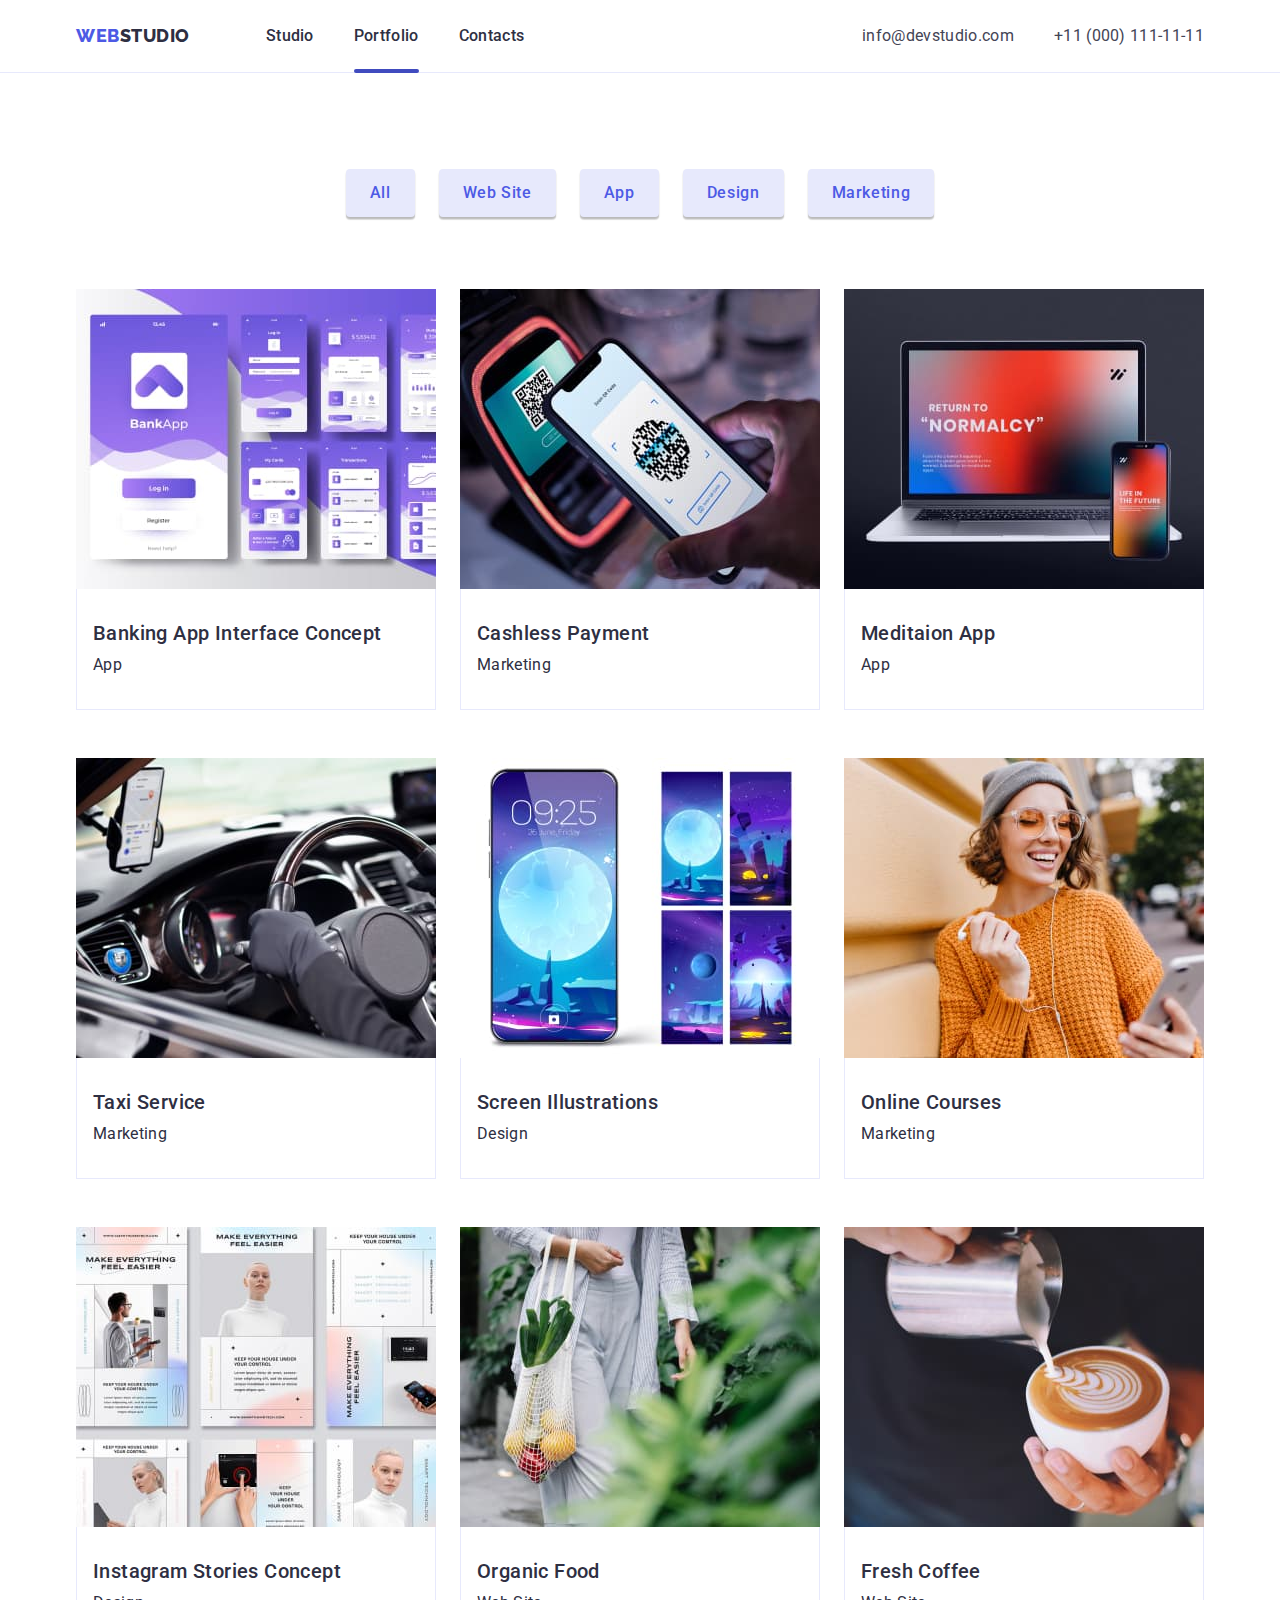
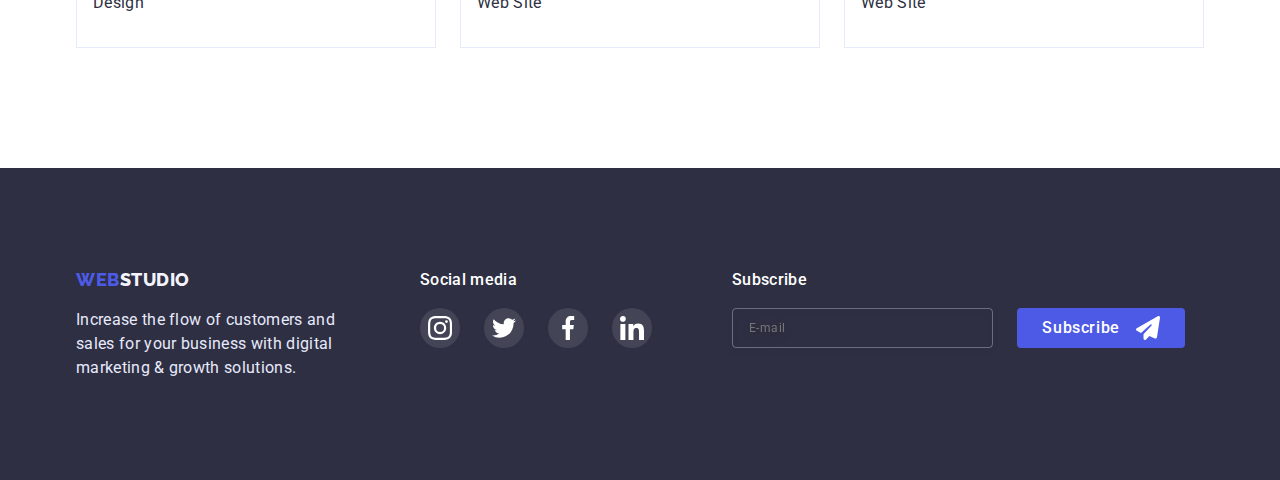
==== portfolio.html @ 51849bf7 "Initial commit" ====
<!DOCTYPE html>
<html lang="en">

<head>
    <meta charset="UTF-8" />
    <meta http-equiv="X-UA-Compatible" content="IE=edge" />
    <meta name="viewport" content="width=device-width, initial-scale=1.0" />
    <title>Portfolio</title>
    <link rel="preconnect" href="https://fonts.googleapis.com" />
    <link rel="preconnect" href="https://fonts.gstatic.com" crossorigin />
    <link
        href="https://fonts.googleapis.com/css2?family=Raleway:wght@800&family=Roboto:wght@400;500;700;900&display=swap"
        rel="stylesheet" />
    <link rel="stylesheet"
        href="https://cdnjs.cloudflare.com/ajax/libs/modern-normalize/1.1.0/modern-normalize.min.css" />
    <link rel="stylesheet" href="./css/styles.css" />
</head>

<body>
    <!-- Main Page -->
    <div>
        <!-- Header -->
        <header class="header">
            <div class="header-container container">
                <div>
                    <a class="logo" href="index.html"><span class="logo-web">web</span><span
                            class="logo-dark">studio</span></a>
                </div>
                <nav class="navigation">
                    <ul class="header-list">
                        <li class="list-item"><a class="menu-item" href="index.html">Studio</a></li>
                        <li class="list-item"><a class="menu-item current" href="">Portfolio</a></li>
                        <li class="list-item"><a class="menu-item" href="">Contacts</a></li>
                    </ul>
                </nav>
                <div class="header-contacts">
                    <a class="contact-item" href="mailto:info@devstudio.com">info@devstudio.com</a>
                    <a class="contact-item" href="tel:+110001111111">+11 (000) 111-11-11</a>
                </div>
            </div>
        </header>
        <main>
            <!--FILTERS Section -->
            <h2 class="visually-hidden">Customization of our projects</h2>
            <!-- Gallery Section -->
            <section class="gallery">
                <div class="container">
                    <ul class="button-list">
                        <li class="button-item">
                            <button class="button-filter" type="button">All</button>
                        </li>
                        <li class="button-item">
                            <button class="button-filter" type="button">Web Site</button>
                        </li>
                        <li class="button-item">
                            <button class="button-filter" type="button">App</button>
                        </li>
                        <li class="button-item">
                            <button class="button-filter" type="button">Design</button>
                        </li>
                        <li class="button-item">
                            <button class="button-filter" type="button">Marketing</button>
                        </li>
                    </ul>
                </div>

                <!-- EXAMPLES Section -->
                <div class="container">
                    <div class="gallery-block">
                        <ul class="examples-list">
                            <li class="example-item">
                                <a class="example-link" href="">
                                    <div class="product-overlay">
                                        <div class="anim-block">
                                            <img src="./images/1.jpg" alt="picture of banking app interface concept"
                                                width="360" height="300" />
                                        </div>
                                        <div class="anim-text">
                                            <p>
                                                14 Stylish and User-Friendly App Design Concepts · Task Manager App ·
                                                Calorie Tracker App ·
                                                Exotic Fruit Ecommerce App · Cloud Storage App
                                            </p>
                                        </div>
                                    </div>
                                    <div class="item-info example-1">
                                        <h3 class="titles">Banking App Interface Concept</h3>
                                        <p class="signature">App</p>
                                    </div>
                                </a>
                            </li>
                            <li class="example-item">
                                <a class="example-link" href="">
                                    <div class="product-overlay">
                                        <div class="anim-block">
                                            <img src="./images/2.jpg" alt="picture of Cashless Payment" width="360"
                                                height="300" />
                                        </div>
                                        <div class="anim-text">
                                            <p>
                                                14 Stylish and User-Friendly App Design Concepts · Task Manager App ·
                                                Calorie Tracker App ·
                                                Exotic Fruit Ecommerce App · Cloud Storage App
                                            </p>
                                        </div>
                                    </div>
                                    <div class="item-info example-2">
                                        <h3 class="titles">Cashless Payment</h3>
                                        <p class="signature">Marketing</p>
                                    </div>
                                </a>
                            </li>
                            <li class="example-item">
                                <a class="example-link" href="">
                                    <div class="product-overlay">
                                        <div class="anim-block">
                                            <img src="./images/3.jpg" alt="picture of meditaion app" width="360"
                                                height="300" />
                                        </div>
                                        <div class="anim-text">
                                            <p>
                                                14 Stylish and User-Friendly App Design Concepts · Task Manager App ·
                                                Calorie Tracker App ·
                                                Exotic Fruit Ecommerce App · Cloud Storage App
                                            </p>
                                        </div>
                                    </div>
                                    <div class="item-info example-3">
                                        <h3 class="titles">Meditaion App</h3>
                                        <p class="signature">App</p>
                                    </div>
                                </a>
                            </li>
                        </ul>
                        <ul class="examples-list">
                            <li class="example-item">
                                <a class="example-link" href="">
                                    <div class="product-overlay">
                                        <div class="anim-block">
                                            <img src="./images/4.jpg" alt="picture of taxi service" width="360"
                                                height="300" />
                                        </div>
                                        <div class="anim-text">
                                            <p>
                                                14 Stylish and User-Friendly App Design Concepts · Task Manager App ·
                                                Calorie Tracker App ·
                                                Exotic Fruit Ecommerce App · Cloud Storage App
                                            </p>
                                        </div>
                                    </div>
                                    <div class="item-info example-4">
                                        <h3 class="titles">Taxi Service</h3>
                                        <p class="signature">Marketing</p>
                                    </div>
                                </a>
                            </li>
                            <li class="example-item">
                                <a class="example-link" href="">
                                    <div class="product-overlay">
                                        <div class="anim-block">
                                            <img src="./images/5.jpg" alt="picture of screen illustrations" width="360"
                                                height="300" />
                                        </div>
                                        <div class="anim-text">
                                            <p>
                                                14 Stylish and User-Friendly App Design Concepts · Task Manager App ·
                                                Calorie Tracker App ·
                                                Exotic Fruit Ecommerce App · Cloud Storage App
                                            </p>
                                        </div>
                                    </div>
                                    <div class="item-info example-5">
                                        <h3 class="titles">Screen Illustrations</h3>
                                        <p class="signature">Design</p>
                                    </div>
                                </a>
                            </li>
                            <li class="example-item">
                                <a class="example-link" href="">
                                    <div class="product-overlay">
                                        <div class="anim-block">
                                            <img src="./images/6.jpg" alt="picture of online courses" width="360"
                                                height="300" />
                                        </div>
                                        <div class="anim-text">
                                            <p>
                                                14 Stylish and User-Friendly App Design Concepts · Task Manager App ·
                                                Calorie Tracker App ·
                                                Exotic Fruit Ecommerce App · Cloud Storage App
                                            </p>
                                        </div>
                                    </div>
                                    <div class="item-info example-6">
                                        <h3 class="titles">Online Courses</h3>
                                        <p class="signature">Marketing</p>
                                    </div>
                                </a>
                            </li>
                        </ul>
                        <ul class="examples-list">
                            <li class="example-item">
                                <a class="example-link" href="">
                                    <div class="product-overlay">
                                        <div class="anim-block">
                                            <img src="./images/7.jpg" alt="picture of instagram stories concept"
                                                width="360" height="300" />
                                        </div>
                                        <div class="anim-text">
                                            <p>
                                                14 Stylish and User-Friendly App Design Concepts · Task Manager App ·
                                                Calorie Tracker App ·
                                                Exotic Fruit Ecommerce App · Cloud Storage App
                                            </p>
                                        </div>
                                    </div>
                                    <div class="item-info example-7">
                                        <h3 class="titles">Instagram Stories Concept</h3>
                                        <p class="signature">Design</p>
                                    </div>
                                </a>
                            </li>
                            <li class="example-item">
                                <a class="example-link" href="">
                                    <div class="product-overlay">
                                        <div class="anim-block">
                                            <img src="./images/8.jpg" alt="picture of organic foodv" width="360"
                                                height="300" />
                                        </div>
                                        <div class="anim-text">
                                            <p>
                                                14 Stylish and User-Friendly App Design Concepts · Task Manager App ·
                                                Calorie Tracker App ·
                                                Exotic Fruit Ecommerce App · Cloud Storage App
                                            </p>
                                        </div>
                                    </div>
                                    <div class="item-info example-8">
                                        <h3 class="titles">Organic Food</h3>
                                        <p class="signature">Web Site</p>
                                    </div>
                                </a>
                            </li>
                            <li class="example-item">
                                <a class="example-link" href="">
                                    <div class="product-overlay">
                                        <div class="anim-block">
                                            <img src="./images/9.jpg" alt="picture of fresh coffee" width="360"
                                                height="300" />
                                        </div>
                                        <div class="anim-text">
                                            <p>
                                                14 Stylish and User-Friendly App Design Concepts · Task Manager App ·
                                                Calorie Tracker App ·
                                                Exotic Fruit Ecommerce App · Cloud Storage App
                                            </p>
                                        </div>
                                    </div>
                                    <div class="item-info example-9">
                                        <h3 class="titles">Fresh Coffee</h3>
                                        <p class="signature">Web Site</p>
                                    </div>
                                </a>
                            </li>
                        </ul>
                    </div>
                </div>
            </section>
        </main>
        <!-- FOOTER -->
        <footer class="footer">
            <div class="container">
                <div class="footer-container">
                    <div class="social-footer">
                        <a class="logo" href="index.html"><span class="logo-web">web</span><span
                                class="logo-light">studio</span></a>
                        <p class="footer-text">
                            Increase the flow of customers and sales for your business with digital marketing & growth
                            solutions.
                        </p>
                    </div>
                    <div class="social-footer">
                        <p class="footer-link-text">Social media</p>
                        <ul class="footer-items">
                            <li>
                                <a class="footer-box" href="https://instagram.com" aria-label="instagram"
                                    target="_blank" rel="noopener noreferrer">
                                    <svg class="icon-instagram footer-icon" width="24" height="24">
                                        <use href="./images/icons.svg#icon-footer-instagram"></use>
                                    </svg>
                                </a>
                            </li>
                            <li>
                                <a class="footer-box" href="https://twitter.com" aria-label="twitter" target="_blank"
                                    rel="noopener noreferrer">
                                    <svg class="icon-twitter footer-icon" width="24" height="24">
                                        <use href="./images/icons.svg#icon-footer-twitter"></use>
                                    </svg>
                                </a>
                            </li>
                            <li>
                                <a class="footer-box" href="https://facebook.com" aria-label="facebook" target="_blank"
                                    rel="noopener noreferrer">
                                    <svg class="icon-facebook footer-icon" width="24" height="24">
                                        <use href="./images/icons.svg#icon-footer-facebook"></use>
                                    </svg>
                                </a>
                            </li>
                            <li>
                                <a class="footer-box" href="https://linkedin.com" aria-label="linkedin" target="_blank"
                                    rel="noopener noreferrer">
                                    <svg class="icon-linkedin footer-icon" width="24" height="24">
                                        <use href="./images/icons.svg#icon-footer-linkedin"></use>
                                    </svg>
                                </a>
                            </li>
                        </ul>
                    </div>
                    <div class="footer-subscribe">
                        <p class="footer-subs-title">Subscribe</p>
                        <div class="footer-form">
                            <input class="input-email" type="text" placeholder="E-mail" />
                            <button class="button-subs" type="submit">
                                <span class="send-title">Subscribe</span>
                                <svg class="footer-sub-icon"></svg>
                            </button>
                        </div>
                    </div>
                </div>
            </div>
        </footer>
    </div>
</body>

</html>
---- css/styles.css ----
html {
    box-sizing: border-box;
}

*,
*::before,
*::after {
    box-sizing: inherit;
}

h1,
h2,
h3,
h4,
h6,
h6,
p {
    margin: 0;
}

ul {
    margin: 0;
    padding: 0;
    list-style: none;
}

img {
    display: block;
}

.visually-hidden {
    position: absolute;
    margin: -1px;
    border: 0;
    padding: 0;
    white-space: nowrap;
    height: 1px;
    clip-path: inset(100%);
    clip: rect(0 0 0 0);
    width: 1px;
    overflow: hidden;
}

:root {
    --primary-font: 'Roboto', sans-serif;
    --secondary-font: 'Raleway', sans-serif;
    --accent-color: #404BBF;
    --main-font-color: #2E2F42;
    --button-color: #4D5AE5;
    --footer-font-color: #E7E9FC;
    --main-background-color: #FFFFFF;
    --contact-item-color: #434455;
    --logo-light-color: #F4F4FD;
    --corner-color: #E7E9FC;
    --icon-rect: #8E8F99;
    --icon-social-hover: #404BBF;
    --icon-active-hover: #31D0AA;
    --color-backdrop: #FCFCFC;
    --modal-background-color: #2e2f4266;
    --anim-fast: 400ms ease;
    --anim-slow: 800ms ease-out;
    --text-dark: #2E2F42;
}

body {
    font-family: var(--primary-font), var(--secondary-font);
    color: var(--main-font-color);
    background-color: var(--main-background-color);
    letter-spacing: 0.02em;
}

.container {
    margin-left: auto;
    margin-right: auto;
    padding-left: 15px;
    padding-right: 15px;
    width: 1158px;
}

/**
  |============================
  | HEADER
  |============================
*/

.header {
    border-bottom: 1px solid var(--corner-color);
}

.current {
    color: var(--accent-color);
    position: relative;
}

.current::after {
    content: '';
    position: absolute;
    bottom: -4px;
    display: block;
    width: 100%;
    height: 4px;
    background-color: var(--accent-color);
    border-radius: 2px;
}

.header-container {
    display: flex;
    align-items: center;
}

.header-contacts {
    display: flex;
    text-align: center;
    gap: 40px;
    padding-right: 0;
    padding-top: 24px;
    padding-bottom: 24px;
}

.navigation {
    margin-right: auto;
}

.header-list {
    display: block;
    display: flex;
    gap: 40px;
    list-style: none;
    text-decoration: none;
}

.menu-item {
    padding-top: 24px;
    padding-bottom: 24px;
    text-decoration: none;
    font-weight: 500;
    font-size: 16px;
    line-height: 1.5em;
    letter-spacing: 0.02em;
    color: var(--main-font-color);
}

.menu-item,
.contact-item {
    transition-property: color;
    transition-duration: 250ms;
    transition-timing-function: cubic-bezier(0.4, 0, 0.2, 1);
}

.menu-item:hover,
.menu-item:focus,
.contact-item:hover,
.contact-item:focus {
    color: var(--accent-color);
}

.contact-item {
    text-decoration: none;
    color: var(--contact-item-color);
    text-decoration: none;
    font-size: 16px;
    line-height: 1.5em;
    letter-spacing: 0.02em;
    margin: 0;
    padding: 0;
}

/**
  |============================
  | LOGO
  |============================
*/

.logo {
    font-family: 'Raleway', sans-serif;
    font-weight: 800;
    font-size: 18px;
    line-height: 1.33em;
    letter-spacing: 0.03em;
    text-transform: uppercase;
    color: #4D5AE5;
    margin-right: 76px;
    list-style: none;
    text-decoration: none;
}

.logo-dark {
    color: var(--main-font-color);
}

.logo-light {
    color: var(--logo-light-color);
}

/**
  |============================
  | FOOTER
  |============================
*/

.footer {
    background: var(--main-font-color);
    padding-top: 100px;
    padding-bottom: 100px;

}

.footer-text {
    font-size: 16px;
    line-height: 1.5em;
    letter-spacing: 0.02em;
    color: var(--footer-font-color);
    width: 264px;
    margin-top: 16px;
}


.footer-container {
    display: flex;
    gap: 120px;
}

.footer-container:last-child {
    gap: 80px;
}

.footer-link-text {
    font-weight: 500;
    font-size: 16px;
    line-height: 1.5;
    letter-spacing: 0.02em;
    margin-bottom: 16px;
    color: var(--main-background-color);
}

.footer-items {
    display: flex;
    margin-left: auto;
    margin-right: auto;
    gap: 24px;
    height: 40px;
}

.footer-box {
    display: flex;
    align-items: center;
    justify-content: center;
    width: 40px;
    height: 40px;
    border-radius: 50%;
    background-color: rgba(255, 255, 255, 0.1);

    transition-property: background-color;
    transition-duration: 250ms;
    transition-timing-function: cubic-bezier(0.4, 0, 0.2, 1);
}

.footer-icon {
    fill: var(--main-background-color);
}

.footer-box:hover,
.footer-box:focus {
    background-color: var(--icon-active-hover);
}

.footer-subscribe {
    width: 453px;
    height: 80px;
}

.footer-subs-title {
    font-weight: 500;
    font-size: 16px;
    line-height: 1.5;
    letter-spacing: 0.02em;
    color: var(--main-background-color);
    margin-bottom: 16px;
}

.footer-form {
    display: flex;
    width: 453px;
    height: 40px;
}

.input-email {
    width: 100%;
    height: 100%;
    padding: 8px 16px;
    margin-right: 24px;
    font-size: 12px;
    line-height: 2;
    letter-spacing: 0.04em;
    color: rgba(255, 255, 255, 0.6);
    background-color: transparent;
    border: 1px solid rgba(255, 255, 255, 0.3);
    filter: drop-shadow(0px 4px 4px rgba(0, 0, 0, 0.15));
    border-radius: 4px;
    outline: none;
}

.input-email:focus {
    box-shadow: 0px 4px 4px 0px rgba(0, 0, 0, 0.15);
}

.button-subs {
    display: flex;
    align-items: center;
    justify-content: center;
    margin-left: auto;
    margin-right: auto;
    padding: 0px 24px;
    color: var(--main-background-color);
    background-color: var(--button-color);
    border: 1px solid transparent;
    border-radius: 4px;
    outline: none;
    transition: 250ms cubic-bezier(0.4, 0, 0.2, 1);
}

.button-subs:hover,
.button-subs:focus {
    color: var(--main-background-color);
    background-color: var(--accent-color);
    box-shadow: 0px 4px 4px var(--contact-item-color);
    cursor: pointer;
}

.send-title {
    font-weight: 500;
    font-size: 16px;
    line-height: 2;
    align-items: center;
    text-align: center;
    letter-spacing: 0.04em;
    color: var(--main-background-color);
}

.footer-sub-icon {
    margin-left: 16px;
    width: 24px;
    height: 24px;
    background-image: url("data:image/svg+xml,%3Csvg xmlns='http://www.w3.org/2000/svg' viewBox='0 0 512 512'%3E%3C!--! Font Awesome Pro 6.3.0 by @fontawesome - https://fontawesome.com License - https://fontawesome.com/license (Commercial License) Copyright 2023 Fonticons, Inc. --%3E%3Cpath d='M498.1 5.6c10.1 7 15.4 19.1 13.5 31.2l-64 416c-1.5 9.7-7.4 18.2-16 23s-18.9 5.4-28 1.6L284 427.7l-68.5 74.1c-8.9 9.7-22.9 12.9-35.2 8.1S160 493.2 160 480V396.4c0-4 1.5-7.8 4.2-10.7L331.8 202.8c5.8-6.3 5.6-16-.4-22s-15.7-6.4-22-.7L106 360.8 17.7 316.6C7.1 311.3 .3 300.7 0 288.9s5.9-22.8 16.1-28.7l448-256c10.7-6.1 23.9-5.5 34 1.4z' fill='%23fff'/%3E%3C/svg%3E");
}

/**
  |============================
  | HERO Section
  |============================
*/

.hero {
    text-align: center;
    margin-left: auto;
    margin-right: auto;
    padding: 188px 0;
    color: var(--main-background-color);
    min-height: 600px;
    max-width: 1440px;
    margin-left: auto;
    margin-right: auto;
    background: var(--main-font-color);
    background-image: linear-gradient(to right,
            rgba(46, 47, 66, 70%),
            rgba(46, 47, 66, 70%)), url('../images/people-office.jpg');
    background-repeat: no-repeat;
    background-position: center;
    background-size: cover;
}

.hero-title {
    font-weight: 700;
    font-size: 56px;
    line-height: 1.07em;
    /* padding-top: 188px; */
    margin-bottom: 48px;
    width: 494px;
    margin-left: auto;
    margin-right: auto;
}

/**
  |============================
  | JOB Screens Section
  |============================
*/

.job-images {
    padding-bottom: 120px;
}

.work {
    padding-left: 15px;
    padding-right: 15px;
    margin-top: 0;
    margin-bottom: 72px;
    text-align: center;
    font-weight: 700;
    font-size: 36px;
    line-height: 1.11;
    letter-spacing: 0.02em;
    text-transform: capitalize;
    color: var(--main-font-color);
}

.job-list {
    display: flex;
    flex-wrap: wrap;
    gap: 24px;
}

/**
  |============================
  | ADVANTAGES Section
  |============================
*/



.advantages {
    padding-top: 120px;
    padding-bottom: 120px;
}

.advantages-container {
    display: flex;
    align-items: center;
}

.advantages-list {
    display: block;
    display: flex;
    gap: 24px;
    list-style: none;
}

.icon-section {
    display: flex;
    width: 264px;
    height: 112px;
    background-color: var(--logo-light-color);
    border-radius: 4px;
    justify-content: center;
    align-items: center;
}

.list-titles {
    font-weight: 500;
    font-size: 20px;
    line-height: 1.2;
    margin-top: 8px;
    margin-bottom: 8px;
}

.title-description {
    font-size: 16px;
    line-height: 1.5;
    margin: 0;
}

/**
  |============================
  | PROFESSIONALS Section
  |============================
*/

.professinals-page {
    background-color: var(--logo-light-color);
    padding-top: 120px;
    padding-bottom: 120px;
}

.professinals {
    text-align: center;
    font-weight: 700;
    font-size: 36px;
    line-height: 1.11;
    letter-spacing: 0.02em;
    text-transform: capitalize;
    color: var(--main-font-color);
    margin-bottom: 72px;
}

.professional-list {
    display: block;
    display: flex;
    align-items: center;
    gap: 24px;
    list-style: none;
}

.team-titles {
    font-weight: 500;
    font-size: 20px;
    line-height: 1.2;
    text-align: center;
    letter-spacing: 0.02em;
    color: var(--main-font-color);
    margin-bottom: 8px;
}

.professinal-item {
    font-size: 16px;
    line-height: 1.5;
    text-align: center;
    letter-spacing: 0.02em;
    color: var(--contact-item-color);
    margin-bottom: 8px;
}

.prof-item {
    background-color: var(--main-background-color);
    box-shadow: 0px 1px 6px rgba(46, 47, 66, 0.08), 0px 1px 1px rgba(46, 47, 66, 0.16), 0px 2px 1px rgba(46, 47, 66, 0.08);
    border-radius: 0px 0px 4px 4px;
}

.info {
    padding-top: 32px;
    padding-bottom: 32px;
}

.social {
    display: flex;
    margin-left: auto;
    margin-right: auto;
    gap: 24px;
    width: 232px;
    height: 40px;
}

.social-item-block {
    width: 40px;
    height: 40px;
}

.social-item {
    display: flex;
    justify-content: center;
    align-items: center;
    width: 100%;
    height: 100%;
    border-radius: 50%;
    background-color: var(--button-color);

    transition-property: background-color;
    transition-duration: 250ms;
    transition-timing-function: cubic-bezier(0.4, 0, 0.2, 1);
}

.instagram,
.twitter,
.facebook,
.linkedin {
    fill: var(--main-background-color);
}

.social-item:hover,
.social-item:focus {
    background-color: var(--icon-social-hover);

}

/**
  |============================
  | BUTTONS Section
  |============================
*/

.button-order {
    display: inline-block;
    color: var(--main-background-color);
    background-color: var(--button-color);
    border: 1px solid var(--button-color);
    font-weight: 500;
    font-size: 16px;
    line-height: 1.5em;
    letter-spacing: 0.04em;
    border-radius: 4px;
    padding: 16px 32px;
    outline: none;
    transition: 250ms cubic-bezier(0.4, 0, 0.2, 1);
}

.button-filter {
    color: var(--button-color);
    background-color: var(--footer-font-color);
    font-weight: 500;
    font-size: 16px;
    line-height: 1.5;
    letter-spacing: 0.04em;
    border: none;
    box-shadow:
        0px 3px 1px rgba(0, 0, 0, 0.1),
        0px 2px 1px rgba(0, 0, 0, 0.08),
        0px 2px 2px rgba(0, 0, 0, 0.12);
    border-radius: 4px;
    transition-property: background-color, color, box-shadow;
    transition-duration: 250ms;
    transition-timing-function: cubic-bezier(0.4, 0, 0.2, 1);
}

.button-order:hover,
.button-order:focus,
.button-filter:hover,
.button-filter:focus {
    color: var(--main-background-color);
    background-color: var(--accent-color);
    outline: none;
    box-shadow: 0px 5px 5px var(--contact-item-color);
    cursor: pointer;
}

/**
  |============================
  | FILTERS Style
  |============================
*/

.button-list {
    display: flex;
    justify-content: center;
    gap: 24px;
    margin-bottom: 72px;
    padding-top: 96px;
}

.button-filter {
    height: 48px;
    padding-left: 24px;
    padding-right: 24px;
}

/**
  |============================
  | EXAMPLES Style
  |============================
*/

.gallery-block {
    margin-bottom: 120px;
}

.examples-list {
    display: flex;
    justify-content: space-between;
    margin-bottom: 48px;
}

.examples-list:nth-child(3) {
    margin-bottom: 0;
}

.example-item {
    gap: 24px;
}

.example-link {
    text-decoration: none;
    display: block;
    position: relative;
    overflow: hidden;
}

.example-link:hover,
.example-link:focus {
    box-shadow:
        0px 1px 6px rgba(46, 47, 66, 0.08),
        0px 1px 1px rgba(46, 47, 66, 0.16),
        0px 2px 1px rgba(46, 47, 66, 0.08);
}

.product-overlay {
    overflow: hidden;
    position: relative;
    transition: opasity 250ms cubic-bezier(0.4, 0, 0.2, 1);
}

.anim-text {
    padding-left: 32px;
    padding-right: 32px;
    padding-top: 40px;
    font-size: 16px;
    line-height: 24px;
    letter-spacing: 0.02em;
    text-align: justify;
}

.anim-block::before,
.anim-text {
    display: inline-block;
    position: absolute;
    content: '';
    width: 100%;
    height: 100%;
    bottom: 0;
    opacity: 0;
    transition: transform, opacity;
    transition-duration: 250ms;
    transform: translateY(100%);
    transition-timing-function: cubic-bezier(0.4, 0, 0.2, 1);
    color: var(--logo-light-color);
}

.example-link:hover .anim-block::before,
.example-link:focus .anim-block::before,
.example-link:hover .anim-text,
.example-link:focus .anim-text {
    background-color: var(--button-color);
    background-blend-mode: soft-light;
    mix-blend-mode: normal;
    opacity: 1;
    transform: translateY(0);
}

.titles {
    font-weight: 500;
    font-size: 20px;
    margin-bottom: 8px;
    line-height: 1.2;
    letter-spacing: 0.02em;
    color: var(--main-font-color);
}

.signature {
    font-size: 16px;
    line-height: 1.5;
    letter-spacing: 0.02em;
    color: var(--main-font-color);
}

.item-info {
    text-align: left;
    padding-top: 32px;
    padding-bottom: 32px;
    padding-left: 16px;
    border-right: 1px solid var(--corner-color);
    border-left: 1px solid var(--corner-color);
    border-bottom: 1px solid var(--corner-color);
}

/**
  |============================
  | CUSTOMERS Style
  |============================
*/

.customers {
    padding-top: 120px;
    padding-bottom: 120px;
}

.label {
    font-weight: 700;
    font-size: 36px;
    line-height: 1.11;
    text-align: center;
    letter-spacing: 0.02em;
    text-transform: capitalize;
    margin-bottom: 72px;
    color: var(--main-font-color);
}

.customers-overlay {
    display: flex;
    height: 88px;
    gap: 24px;
    justify-content: center;
}

.customer-item {
    width: 168px;
    height: 88px;
    border: 1px solid var(--icon-rect);
    border-radius: 4px;
    display: flex;
    align-items: center;
    justify-content: center;

    transition-property: border;
    transition-duration: 250ms;
    transition-timing-function: cubic-bezier(0.4, 0, 0.2, 1);
}

.customer-item .icon {
    transition-property: fill;
    transition-duration: 250ms;
    transition-timing-function: cubic-bezier(0.4, 0, 0.2, 1);
}

.icon {
    fill: var(--icon-rect);
}

.customer-item:hover,
.customer-item:focus {
    border: 1px solid var(--accent-color);

}

.customer-item:hover .icon {
    fill: var(--accent-color)
}

.item1 {
    background-image: url('../images/customer1.svg');
}

.item2 {
    background-image: url('../images/customer2.svg');
}

.item3 {
    background-image: url('../images/customer3.svg');
}

.item4 {
    background-image: url('../images/customer4.svg');
}

.item5 {
    background-image: url('../images/customer5.svg');
}

.item6 {
    background-image: url('../images/customer6.svg');
}

/**
  |============================
  | MODAL WINDOW
  |============================
*/

.backdrop {
    position: fixed;
    top: 0px;
    left: 0px;
    width: 100%;
    height: 100%;
    background: var(--modal-background-color);
    transition: opacity 250ms cubic-bezier(0.4, 0, 0.2, 1);
}

.backdrop.is-hidden {
    opacity: 0;
    visibility: hidden;
    pointer-events: none;
}

.backdrop.is-hidden .modal {
    transform: translateX(-50%) translateY(-50%) scale(0.9);
}

.modal {
    position: absolute;
    top: 50%;
    left: 50%;
    width: 408px;
    height: 584px;
    border-radius: 4px;
    background-color: var(--color-backdrop);
    box-shadow:
        0px 1px 1px rgba(0, 0, 0, 0.14),
        0px 1px 3px rgba(0, 0, 0, 0.12),
        0px 2px 1px rgba(0, 0, 0, 0.2);
    transform: translateX(-50%) translateY(-50%) scale(1);
    transition: transform 250ms cubic-bezier(0.4, 0, 0.2, 1);
    padding: 72px 24px 24px 24px;
}

.modal-btn {
    display: flex;
    align-items: center;
    justify-content: center;
    padding: 0;

    position: absolute;
    top: 24px;
    right: 24px;
    width: 24px;
    height: 24px;

    background-color: var(--footer-font-color);
    border: 1px solid rgba(0, 0, 0, 0.1);
    border-radius: 50%;
}

.modal-title {
    display: block;
    margin-bottom: 16px;
    font-weight: 500;
    font-size: 16px;
    line-height: 1.5;
    text-align: center;
    letter-spacing: 0.02em;
    color: var(--main-font-color);
}

/* MODAL FORM STYLE */

.order-form-label {
    display: block;
    margin-bottom: 4px;
    font-size: 12px;
    line-height: 1.33;
    letter-spacing: 0.04em;
    color: var(--icon-rect);
}

.order-form-group {
    margin-bottom: 8px;
    position: relative;
}

.order-form-field {
    display: block;
    width: 100%;
    height: 40px;
    border: 1px solid rgba(33, 33, 33, 0.2);
    border-radius: 4px;
    outline: transparent;
    transition: 250ms cubic-bezier(0.4, 0, 0.2, 1);
    padding: 11px 32px;
}

.order-form-field:focus,
.order-form-comment:focus {
    border-color: var(--button-color);
    box-shadow: 0px 4px 4px 0px rgba(0, 0, 0, 0.25);
}

.order-form-field:focus+.order-form-icon {
    fill: var(--button-color);
}

.order-form-icon {
    position: absolute;
    top: 50%;
    transform: translateY(-50%);
    left: 10px;
    pointer-events: none;
    transition: 250ms cubic-bezier(0.4, 0, 0.2, 1);
}

.order-form-comment {
    display: block;
    width: 100%;
    height: 120px;
    padding: 8px;
    font-size: 14px;
    outline: transparent;
    border: 1px solid rgba(33, 33, 33, 0.2);
    border-radius: 4px;
    outline: transparent;
    transition: 250ms cubic-bezier(0.4, 0, 0.2, 1);
    resize: none;
    margin-bottom: 16px;
}

.order-form-agreement {
    display: flex;
    align-items: center;
    justify-content: center;
    gap: 8px;
    margin-bottom: 16px;
}

.order-form-checkbox {
    appearance: none;
    width: 16px;
    height: 16px;
    border: 1.25px solid var(--text-dark);
    border-radius: 2px;
    background-image: url("data:image/svg+xml,%3Csvg xmlns='http://www.w3.org/2000/svg' viewBox='0 0 512 512'%3E%3C!--! Font Awesome Pro 6.3.0 by @fontawesome - https://fontawesome.com License - https://fontawesome.com/license (Commercial License) Copyright 2023 Fonticons, Inc. --%3E%3Cpath d='M470.6 105.4c12.5 12.5 12.5 32.8 0 45.3l-256 256c-12.5 12.5-32.8 12.5-45.3 0l-128-128c-12.5-12.5-12.5-32.8 0-45.3s32.8-12.5 45.3 0L192 338.7 425.4 105.4c12.5-12.5 32.8-12.5 45.3 0z' fill='%23fff'/%3E%3C/svg%3E");
    background-repeat: no-repeat;
    background-position: center;
    background-size: 16px;
    transition: 250ms;
}

.order-form-checkbox:checked {
    background-color: var(--button-color);
    border-color: var(--button-color);
}

.order-form-description {
    font-size: 12px;
    line-height: 1.33;
    letter-spacing: 0.04em;
    user-select: none;
}

.order-form-link {
    color: var(--button-color);
    text-decoration-line: underline;
}

.order-form-button {
    display: block;
    margin-left: auto;
    margin-right: auto;
    transition: 250ms cubic-bezier(0.4, 0, 0.2, 1);

}

.module-button-title {
    font-weight: 500;
    font-size: 16px;
    line-height: 1.5;
    align-items: center;
    text-align: center;
    letter-spacing: 0.04em;
    color: var(--main-background-color);
    padding: 0px 32px;
}
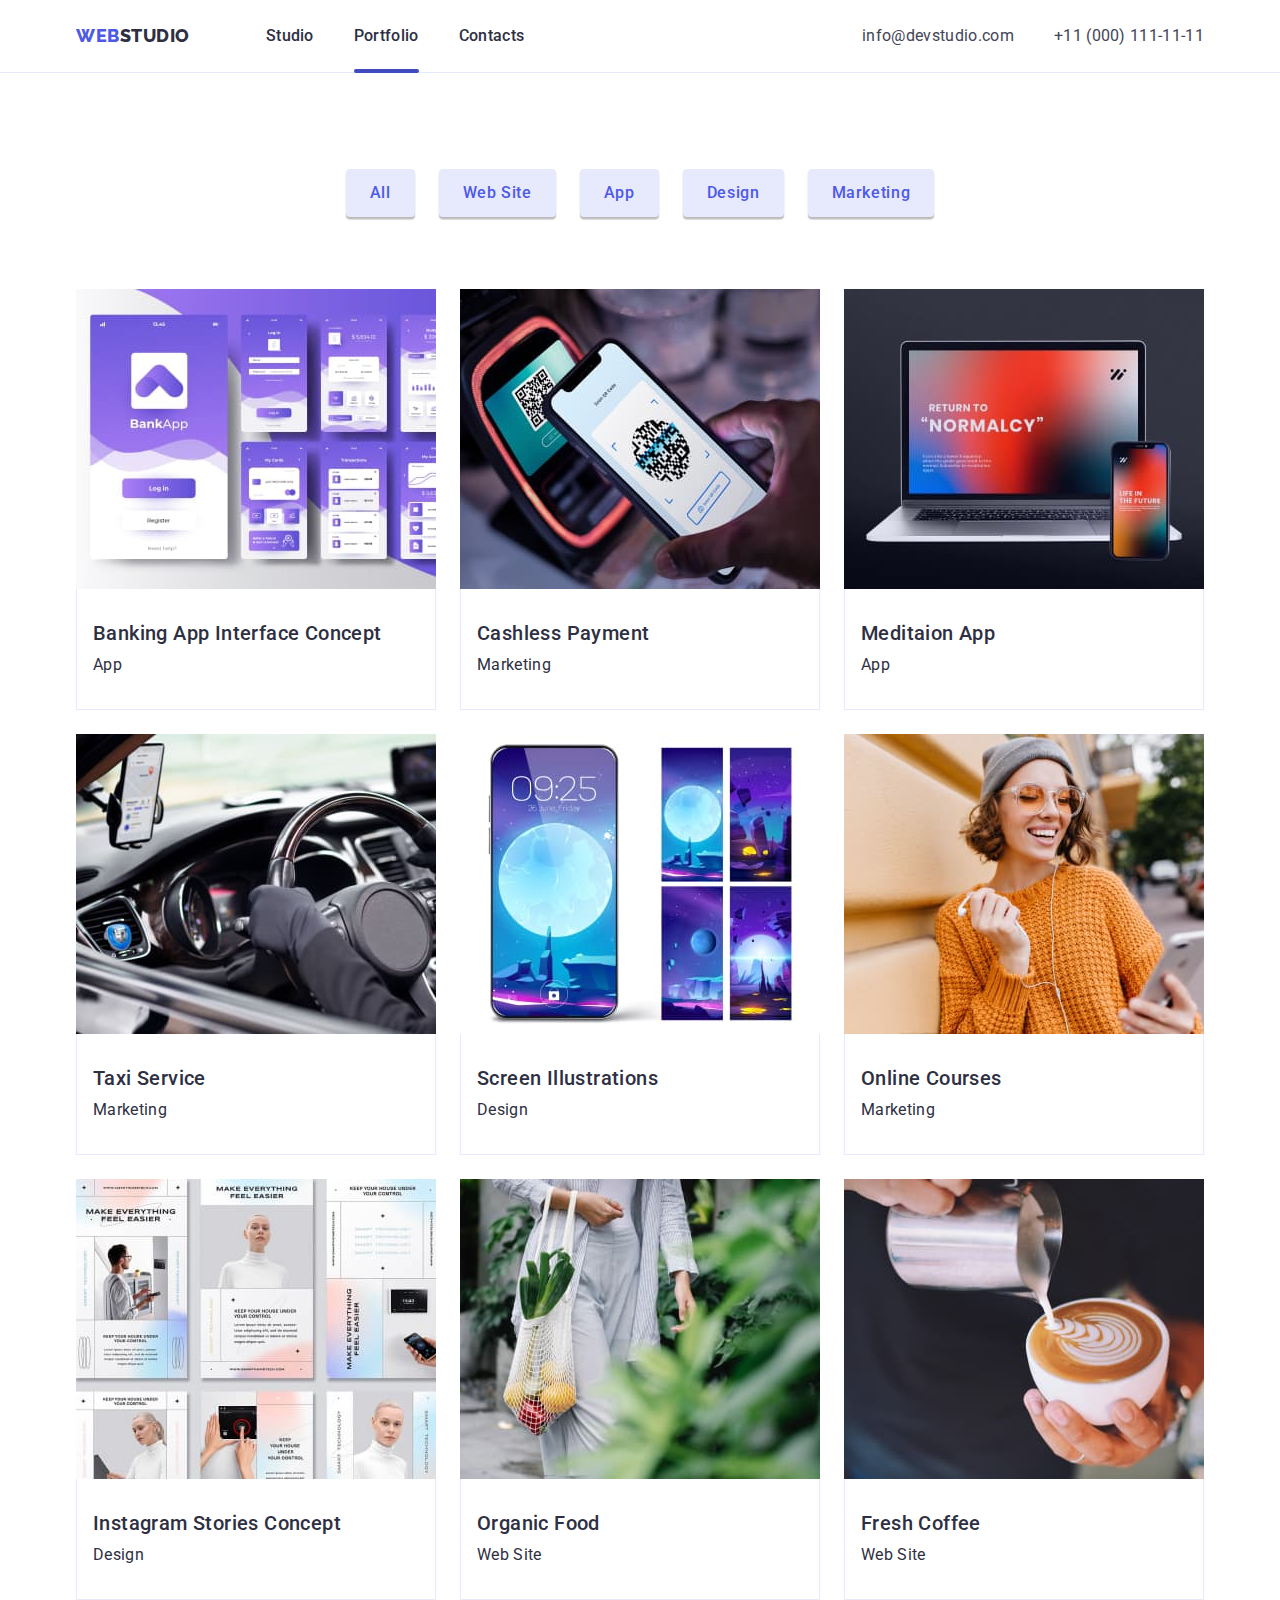
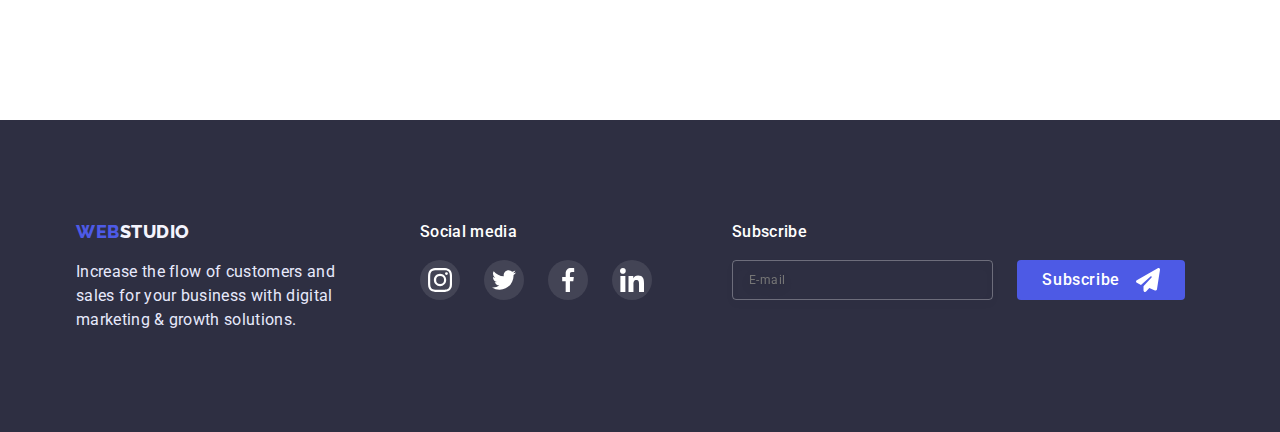
==== commit 4678b89a: "Final" ====
--- a/portfolio.html
+++ b/portfolio.html
@@ -13,7 +13,9 @@
         rel="stylesheet" />
     <link rel="stylesheet"
         href="https://cdnjs.cloudflare.com/ajax/libs/modern-normalize/1.1.0/modern-normalize.min.css" />
-    <link rel="stylesheet" href="./css/styles.css" />
+    <link rel="stylesheet" href="./css/mobile.css" />
+    <link rel="stylesheet" href="./css/tablet.css" />
+    <link rel="stylesheet" href="./css/desktop.css" />
 </head>
 
 <body>
@@ -23,19 +25,83 @@
         <header class="header">
             <div class="header-container container">
                 <div>
-                    <a class="logo" href="index.html"><span class="logo-web">web</span><span
-                            class="logo-dark">studio</span></a>
-                </div>
+                    <a class="logo" href="index.html">
+                        <span class="logo-web">web</span><span class="logo-dark">studio</span>
+                    </a>
+                </div>
+                <button class="menu-toggle js-open-menu" aria-expanded="false" aria-controls="mobile-menu">
+                    <svg class="mobile-menu-open-icon" width="32" height="32">
+                        <use href="./images/icons.svg#icon-hamburger"></use>
+                    </svg>
+                </button>
                 <nav class="navigation">
                     <ul class="header-list">
-                        <li class="list-item"><a class="menu-item" href="index.html">Studio</a></li>
-                        <li class="list-item"><a class="menu-item current" href="">Portfolio</a></li>
-                        <li class="list-item"><a class="menu-item" href="">Contacts</a></li>
+                        <li class="list-item">
+                            <a class="menu-item" href="index.html">Studio</a>
+                        </li>
+                        <li class="list-item">
+                            <a class="menu-item current" href="">Portfolio</a>
+                        </li>
+                        <li class="list-item">
+                            <a class="menu-item" href="">Contacts</a>
+                        </li>
                     </ul>
                 </nav>
                 <div class="header-contacts">
                     <a class="contact-item" href="mailto:info@devstudio.com">info@devstudio.com</a>
                     <a class="contact-item" href="tel:+110001111111">+11 (000) 111-11-11</a>
+                </div>
+            </div>
+            <div class="menu-container js-menu-container" id="mobile-menu">
+                <button class="menu-toggle menu-btn-close js-close-menu">
+                    <svg class="modal-close-icon" width="8" height="8">
+                        <use href="./images/icons.svg#close"></use>
+                    </svg>
+                </button>
+                <ul class="mobile-menu-list">
+                    <li class="mobile-menu-item">Studio</li>
+                    <li class="mobile-menu-item">Portfolio</li>
+                    <li class="mobile-menu-item">Contacts</li>
+                </ul>
+                <div class="mobile-module-contacts">
+                    <a class="module-contact-phone" href="tel:+110001111111">+11 (000) 111-11-11</a>
+                    <a class="module-contact-email" href="mailto:info@devstudio.com">info@devstudio.com</a>
+                </div>
+                <div class="">
+                    <ul class="mobile-menu-social">
+                        <li class="mobile-social-block">
+                            <a class="social-item" href="https://instagram.com" aria-label="instagram" target="_blank"
+                                rel="noopener noreferrer">
+                                <svg class="instagram" width="24" height="24">
+                                    <use href="./images/icons.svg#icon-instagram"></use>
+                                </svg>
+                            </a>
+                        </li>
+                        <li class="social-item-block">
+                            <a class="social-item" href="https://twitter.com" aria-label="twitter" target="_blank"
+                                rel="noopener noreferrer">
+                                <svg class="twitter" width="24" height="24">
+                                    <use href="./images/icons.svg#icon-twitter"></use>
+                                </svg>
+                            </a>
+                        </li>
+                        <li class="social-item-block">
+                            <a class="social-item" href="https://facebook.com" aria-label="facebook" target="_blank"
+                                rel="noopener noreferrer">
+                                <svg class="facebook" width="24" height="24">
+                                    <use href="./images/icons.svg#icon-facebook"></use>
+                                </svg>
+                            </a>
+                        </li>
+                        <li class="social-item-block">
+                            <a class="social-item" href="https://linkedin.com" aria-label="linkedin" target="_blank"
+                                rel="noopener noreferrer">
+                                <svg class="linkedin" width="24" height="24">
+                                    <use href="./images/icons.svg#icon-linkedin"></use>
+                                </svg>
+                            </a>
+                        </li>
+                    </ul>
                 </div>
             </div>
         </header>
@@ -131,8 +197,6 @@
                                     </div>
                                 </a>
                             </li>
-                        </ul>
-                        <ul class="examples-list">
                             <li class="example-item">
                                 <a class="example-link" href="">
                                     <div class="product-overlay">
@@ -196,8 +260,6 @@
                                     </div>
                                 </a>
                             </li>
-                        </ul>
-                        <ul class="examples-list">
                             <li class="example-item">
                                 <a class="example-link" href="">
                                     <div class="product-overlay">
@@ -271,7 +333,7 @@
             <div class="container">
                 <div class="footer-container">
                     <div class="social-footer">
-                        <a class="logo" href="index.html"><span class="logo-web">web</span><span
+                        <a class="logo adaptive-logo" href="index.html"><span class="logo-web">web</span><span
                                 class="logo-light">studio</span></a>
                         <p class="footer-text">
                             Increase the flow of customers and sales for your business with digital marketing & growth
@@ -316,7 +378,7 @@
                         </ul>
                     </div>
                     <div class="footer-subscribe">
-                        <p class="footer-subs-title">Subscribe</p>
+                        <p class="footer-subs-title footer-title-adptive">Subscribe</p>
                         <div class="footer-form">
                             <input class="input-email" type="text" placeholder="E-mail" />
                             <button class="button-subs" type="submit">
--- a/css/mobile.css
+++ b/css/mobile.css
@@ -0,0 +1,387 @@
+img {
+   display: block;
+   max-width: 100%;
+   height: auto;
+}
+
+.container {
+   width: 100vw;
+   padding-left: 15px;
+   padding-right: 15px;
+}
+
+@media screen and (min-width: 480px) {
+   .container {
+      width: 428px;
+      margin-left: auto;
+      margin-right: auto;
+   }
+}
+
+@media screen and (max-width: 768px) { 
+   .navigation {
+      display: none;
+      }
+   .header-contacts {
+      display: none;
+   }
+   .mobile-menu-open-icon {
+      display: inline-block;
+      width: 1em;
+      height: 1em;
+      stroke-width: 0;
+      stroke: currentColor;
+      fill: currentColor;
+      width: 32px;
+      height: 32px;
+   }
+   .header-container {
+      display: flex;
+      align-items: center;
+      justify-content: space-between;
+      padding-top: 24px;
+      padding-bottom: 24px;
+   }
+}
+
+/**
+  |============================
+  | HEADER Mobile
+  |============================
+*/
+
+@media screen and (max-width: 768px) {
+   .navigation {
+         display: none;
+      }
+   .header {
+      border-bottom: 1px solid var(--corner-color);
+   }
+
+   .header-container {
+      display: flex;
+      align-items: center;
+   }
+}
+   /**
+  |============================
+  | HERO Mobile
+  |============================
+   */
+
+.hero {
+   text-align: center;
+   margin-left: auto;
+   margin-right: auto;
+   padding: 112px 0;
+   color: var(--main-background-color);
+   background: var(--main-font-color);
+   background-repeat: no-repeat;
+   background-position: center;
+   background-size: cover;
+   background-image: linear-gradient(to right,
+      rgba(46, 47, 66, 70%),
+      rgba(46, 47, 66, 70%)),
+      url('../images/hero/img_mob@1x.jpg');
+}
+@media (min-device-pixel-ratio: 2),
+   (min-resolution: 192dpi),
+   (min-resolution: 2dppx) {
+   .hero {
+      background-image: linear-gradient(to right,
+            rgba(46, 47, 66, 70%),
+            rgba(46, 47, 66, 70%)),
+         url('../images/hero/img_mob@2x.jpg');
+   }
+}
+
+.hero-title {
+   font-weight: 700;
+   font-size: 36px;
+   line-height: 1.1;
+   margin-bottom: 112px;
+   width: 100%;
+   margin-left: auto;
+   margin-right: auto;
+}
+
+
+/**
+  |============================
+  | Mobile menu MODAL
+  |============================
+*/
+
+.menu-toggle {
+   min-height: 40px;
+   min-width: 40px;
+   display: flex;
+   align-items: center;
+   justify-content: center;
+   margin: 0;
+   margin-left: auto;
+   padding: 0;
+   background-color: transparent;
+   cursor: pointer;
+   border: none;
+   border-radius: 50%;
+   outline: none;
+}
+
+.menu-btn-close {
+   position: absolute;
+   align-items: center;
+   justify-content: center;
+   width: 24px;
+   height: 24px;
+   background-color: var(--footer-font-color);
+   border: 1px solid rgba(0, 0, 0, 0.1);
+   border-radius: 50%;
+}
+
+.menu-toggle:hover,
+.menu-toggle:focus {
+   background-color: rgba(0, 0, 0, 0.1);
+}
+
+.menu-container {
+   position: fixed;
+   top: 0;
+   left: 0;
+   width: 100vw;
+   height: 100vh;
+   padding-bottom: 284px;
+   background-color: var(--main-background-color);
+   z-index: 1000;
+   opacity: 0;
+   visibility: hidden;
+   transition: opasity 250ms liner;
+}
+
+.menu-container.is-open {
+   opacity: 1;
+   visibility: visible;
+}
+
+.menu-container .menu-toggle {
+   position: absolute;
+   top: 16px;
+   right: 16px;
+   color: #fff;
+}
+
+.mobile-menu {
+   padding: 0;
+   margin: 0;
+   list-style: none;
+}
+
+.mobile-menu .link {
+   display: block;
+   padding: 10px;
+   color: #fff;
+   text-decoration: none;
+}
+
+.mobile-menu-social {
+   display: flex;
+   margin-left: auto;
+   margin-right: auto;
+   padding-left: 40px;
+   gap: 56px;
+   height: 40px;
+}
+
+.mobile-social-block {
+   width: 40px;
+   height: 40px;
+}
+
+.mobile-menu-list {
+   display: flex;
+   flex-direction: column;
+   padding-left: 40px;
+   padding-top: 80px;
+   padding-bottom: 284px;
+   gap: 40px;
+}
+
+.mobile-menu-item {
+   text-decoration: none;
+   font-weight: 700;
+   font-size: 36px;
+   line-height: 1.11;
+   letter-spacing: 0.02em;
+   text-transform: capitalize;
+   color: var(--text-dark);
+}
+
+.mobile-menu-item:hover,
+.mobile-menu-item:focus {
+   color: var(--accent-color);
+}
+
+.mobile-module-contacts {
+   display: flex;
+   flex-direction: column;
+   gap: 40px;
+   padding-left: 40px;
+   padding-bottom: 48px;
+
+}
+
+.module-contact-phone {
+   font-weight: 600;
+   font-size: 36px;
+   line-height: 1.11;
+   text-transform: capitalize;
+   text-decoration: none;
+   color: var(--contact-item-color);
+}
+
+.module-contact-email {
+   font-weight: 500;
+   font-size: 20px;
+   line-height: 1.2;
+   letter-spacing: 0.02em;
+   color: var(--contact-item-color);
+}
+
+.module-contact-phone:hover,
+.module-contact-phone:focus,
+.module-contact-email:hover,
+.module-contact-email:focus {
+   color: var(--accent-color);
+}
+
+/**
+  |============================
+  | ADVANTAGES Mobile
+  |============================
+*/
+
+@media screen and (max-width: 1199px) {
+   .icon-section {
+         display: none;
+   }
+   .list-titles{
+      text-align: center;
+      font-weight: 700;
+      font-size: 36px;
+      line-height: 1.11;
+      letter-spacing: 0.02em;
+      text-transform: capitalize;
+   }
+   .title-description {
+      font-weight: 500;
+      font-size: 16px;
+      line-height: 1.5;
+      letter-spacing: 0.02em;
+      text-transform: capitalize;
+   }
+}
+@media screen and (max-width: 767px) {
+   .advantages-list {
+      display: flex;
+      flex-direction: column;
+      gap: 72px;
+   }
+   .advantages {
+      padding: 96px 0;
+   }
+}
+
+/**
+  |============================
+  | PROFESSIONALS Mobile
+  |============================
+*/
+
+@media screen and (max-width: 767px) {
+   .professional-list {
+      display: flex;
+      flex-direction: column;
+      gap: 72px;
+   }
+}
+
+/**
+  |============================
+  | CUSTOMERS Mobile
+  |============================
+*/
+
+@media screen and (max-width: 1199px) {
+   .customers-overlay {
+      display: flex;
+      flex-wrap: wrap;
+      justify-content: center;
+   }
+   .customer-set:nth-child(1),
+   .customer-set:nth-child(3) {
+      padding-bottom: 48px;
+   }
+   .customers {
+      padding: 96px 0;
+   }
+}
+
+@media screen and (min-width: 396px) and (max-width: 767px) {
+   .customers-box {
+      margin-left: auto;
+      margin-right: auto;
+      width: 100%;
+      height: 520px;
+   }
+} 
+
+@media screen and (max-width: 397px) {
+   .customers-box {
+      margin-left: auto;
+      margin-right: auto;
+      width: 100%;
+      height: 760px;
+   }
+   .customer-set:nth-child(1),
+   .customer-set:nth-child(3) {
+      padding-bottom: 0;
+   }
+}
+
+/**
+  |============================
+  | FOOTER Mobile
+  |============================
+*/
+
+@media screen and (max-width: 767px) {
+   .footer-container {
+      display: flex;
+      flex-direction: column;
+      justify-content: center;
+      gap: 72px;
+   }
+   .adaptive-logo {
+      margin-left: 30%;
+   }
+   .social-footer {
+      margin-left: auto;
+      margin-right: auto;
+   }
+   .footer-form {
+      display: flex;
+      flex-direction: column;
+   }
+   .input-email {
+      margin-bottom: 18px;
+      width: 100:;
+   }
+   .footer-link-text {
+      display: flex;
+      justify-content: center;
+   }
+   .footer-title-adptive {
+      display: flex;
+      justify-content: center;
+   }
+}
--- a/css/tablet.css
+++ b/css/tablet.css
@@ -0,0 +1,271 @@
+
+@media screen and (min-width: 768px) {
+   .container {
+      width: 736px;
+      margin-left: auto;
+      margin-right: auto;
+   }
+}
+
+@media screen and (min-width: 768px) {
+   .mobile-menu-open {
+      display: none;
+   }
+   .menu-toggle {
+      display: none;
+   }
+}
+
+/**
+  |============================
+  | HEADER Tablet 
+  |============================
+*/
+
+@media screen and (min-width: 769px) and (max-width: 1199px) {
+   .header {
+      border-bottom: 1px solid var(--corner-color);
+   }
+
+   .current {
+      color: var(--accent-color);
+      position: relative;
+   }
+
+   .current::after {
+      content: '';
+      position: absolute;
+      bottom: -10px;
+      display: block;
+      width: 100%;
+      height: 4px;
+      background-color: var(--accent-color);
+      border-radius: 2px;
+   }
+
+   .header-container {
+      display: flex;
+      align-items: center;
+   }
+
+   .header-contacts {
+      display: flex;
+      flex-direction: column;
+      text-align: center;
+      gap: 4px;
+      padding-right: 0;
+      padding-top: 24px;
+      padding-bottom: 10px;
+   }
+
+   .navigation {
+      margin-right: auto;
+   }
+
+   .header-list {
+      display: block;
+      display: flex;
+      gap: 40px;
+      list-style: none;
+      text-decoration: none;
+   }
+
+   .menu-item {
+      padding-top: 24px;
+      padding-bottom: 24px;
+      text-decoration: none;
+      font-weight: 500;
+      font-size: 16px;
+      line-height: 1.5em;
+      letter-spacing: 0.02em;
+      color: var(--main-font-color);
+   }
+
+   .menu-item,
+   .contact-item {
+      transition-property: color;
+      transition-duration: 250ms;
+      transition-timing-function: cubic-bezier(0.4, 0, 0.2, 1);
+   }
+
+   .menu-item:hover,
+   .menu-item:focus,
+   .contact-item:hover,
+   .contact-item:focus {
+      color: var(--accent-color);
+   }
+
+   .contact-item {
+      text-decoration: none;
+      color: var(--contact-item-color);
+      text-decoration: none;
+      font-size: 16px;
+      line-height: 1.5em;
+      letter-spacing: 0.02em;
+      margin: 0;
+      padding: 0;
+   }
+}
+
+/**
+  |============================
+  | HERO Tablet
+  |============================
+*/
+
+@media screen and (min-width: 768px) {
+   .hero-title {
+      font-size: 56px;
+      line-height: 1.07;
+      margin-bottom: 40px;
+      width: 494px;
+   }
+}
+
+@media screen and (min-width: 480px) {
+   .hero {
+      background-image: linear-gradient(to right,
+            rgba(46, 47, 66, 70%),
+            rgba(46, 47, 66, 70%)),
+         url('../images/hero/img_tab@1x.jpg');
+   }
+}
+
+@media (min-device-pixel-ratio: 2),
+(min-resolution: 192dpi),
+(min-resolution: 2dppx) {
+   .hero {
+      background-image: linear-gradient(to right,
+            rgba(46, 47, 66, 70%),
+            rgba(46, 47, 66, 70%)),
+         url('../images/hero/img_tab@2x.jpg');
+   }
+}
+
+/**
+|============================
+| ADVANTAGES Tablet
+|============================
+*/
+
+@media screen and (min-width: 768px) and (max-width: 1199px) {
+   .advantages {
+      padding: 96px 0;
+   }
+   .advantages-list {
+      display: flex;
+      flex-wrap: wrap;
+      gap: 24px;
+   }
+   .advantage {
+      width: 340px;
+      height: 120px;
+   }
+   .list-titles{
+      text-align: left;
+   }
+}
+
+/**
+  |============================
+  | PROFESSIONALS Tablet
+  |============================
+*/
+
+@media screen and (min-width: 768px) and (max-width: 1199px) {
+   .professional-list {
+      display: flex;
+      flex-wrap: wrap;
+      align-items: center;
+      justify-content: center;
+      gap: 24px;
+   }
+   .prof-item:nth-child(1) {
+      margin-bottom: 64px;
+   }
+   .prof-item:nth-child(2) {
+      margin-bottom: 64px;
+   }
+}
+
+/**
+  |============================
+  | CUSTOMERS Mobile
+  |============================
+*/
+
+@media screen and (min-width: 768px) and (max-width: 1199px) {
+   .customers-box {
+      margin-left: auto;
+      margin-right: auto;
+      width: 552px;
+      height: 360px;
+   }
+}
+
+/**
+  |============================
+  | FOOTER Tablet
+  |============================
+*/
+
+
+@media screen and (min-width: 768px) and (max-width: 1199px) {
+   .footer-container {
+      display: flex;
+      flex-wrap: wrap;
+      gap: 24px;
+      padding-left: 75px;
+   }
+   .input-email {
+      margin-right: 0;
+      margin-bottom: 18px;
+   }
+}
+@media screen and (min-width: 768px) {
+   .input-email {
+      margin-right: 24px;
+   }
+   .footer-subscribe {
+      width: 453px;
+      background-size: cover;
+   }
+   .footer-form {
+      display: flex;
+      height: 40px;
+   }
+}
+
+/**
+  |============================
+  | Buttons Filter / Portfolio
+  |============================
+*/
+
+@media screen and (max-width: 767px) {
+   .button-list {
+      display: flex;
+      flex-wrap: wrap;
+   }
+}
+
+/**
+  |============================
+  | Gallery Tablel / Portfolio
+  |============================
+*/
+
+@media screen and (min-width: 768px) and (max-width: 1199px) {
+   .gallery-block {
+      width: 746px;
+   }
+}
+   
+@media screen and (max-width: 767px) {
+   .examples-list {
+      display: flex;
+      flex-wrap: wrap;
+      gap: 48px;
+      width: 360px;
+   }
+}
--- a/css/desktop.css
+++ b/css/desktop.css
@@ -0,0 +1,1007 @@
+
+html {
+   box-sizing: border-box;
+}
+
+*, 
+*::before, 
+*::after {
+   box-sizing: inherit;
+}
+
+h1,
+h2,
+h3,
+h4,
+h6,
+h6,
+p {
+   margin: 0;
+}
+
+ul {
+   margin: 0;
+   padding: 0;
+   list-style: none;
+}
+
+img {
+   display: block;
+}
+
+.visually-hidden {
+   position: absolute;
+   margin: -1px;
+   border: 0;
+   padding: 0;
+   white-space: nowrap;
+   height: 1px;
+   clip-path: inset(100%);
+   clip: rect(0 0 0 0);
+   width: 1px;
+   overflow: hidden;
+}
+
+:root {
+   --primary-font: 'Roboto', sans-serif;
+   --secondary-font: 'Raleway', sans-serif;
+   --accent-color: #404BBF;
+   --main-font-color: #2E2F42;
+   --button-color: #4D5AE5;
+   --footer-font-color: #E7E9FC;
+   --main-background-color: #FFFFFF; 
+   --contact-item-color: #434455;
+   --logo-light-color: #F4F4FD;
+   --corner-color: #E7E9FC;
+   --icon-rect: #8E8F99;
+   --icon-social-hover: #404BBF;
+   --icon-active-hover: #31D0AA;
+   --color-backdrop: #FCFCFC;
+   --modal-background-color: #2e2f4266;
+   --anim-fast: 400ms ease;
+   --anim-slow: 800ms ease-out;
+   --text-dark: #2E2F42;
+}
+
+body {
+   font-family: var(--primary-font), var(--secondary-font);
+   color: var(--main-font-color);
+   background-color: var(--main-background-color);
+   letter-spacing: 0.02em;
+}
+
+@media screen and (min-width: 1200px) {
+   .container {
+      width: 1158px;
+   }
+}
+
+/**
+  |============================
+  | STYLE FOR DESKTOP
+  |============================
+*/
+
+/**
+  |============================
+  | HEADER Desktop
+  |============================
+*/
+
+@media screen and (min-width: 1200px) {
+   .header {
+      border-bottom: 1px solid var(--corner-color);
+   }
+
+   .current {
+      color: var(--accent-color);
+      position: relative;
+   }
+
+   .current::after {
+      content: '';
+      position: absolute;
+      bottom: -4px;
+      display: block;
+      width: 100%;
+      height: 4px;
+      background-color: var(--accent-color);
+      border-radius: 2px;
+   }
+
+   .header-container {
+      display: flex;
+      align-items: center;
+   }
+
+   .header-contacts {
+      display: flex;
+      text-align: center;
+      gap: 40px;
+      padding-right: 0;
+      padding-top: 24px;
+      padding-bottom: 24px;
+   }
+
+   .navigation {
+      margin-right: auto;
+   }
+
+   .header-list {
+      display: block;
+      display: flex;
+      gap: 40px;
+      list-style: none;
+      text-decoration: none;
+   }
+
+   .menu-item {
+      padding-top: 24px;
+      padding-bottom: 24px;
+      text-decoration: none;
+      font-weight: 500;
+      font-size: 16px;
+      line-height: 1.5em;
+      letter-spacing: 0.02em;
+      color: var(--main-font-color);
+   }
+
+   .menu-item,
+   .contact-item {
+      transition-property: color;
+      transition-duration: 250ms;
+      transition-timing-function: cubic-bezier(0.4, 0, 0.2, 1);
+   }
+
+   .menu-item:hover,
+   .menu-item:focus,
+   .contact-item:hover,
+   .contact-item:focus {
+      color: var(--accent-color);
+   }
+
+   .contact-item {
+      text-decoration: none;
+      color: var(--contact-item-color);
+      text-decoration: none;
+      font-size: 16px;
+      line-height: 1.5em;
+      letter-spacing: 0.02em;
+      margin: 0;
+      padding: 0;
+   }
+}
+
+/**
+  |============================
+  | LOGO
+  |============================
+*/
+
+.logo {
+   font-family: 'Raleway', sans-serif;
+   font-weight: 800;
+   font-size: 18px;
+   line-height: 1.33em;
+   letter-spacing: 0.03em;
+   text-transform: uppercase;
+   color: #4D5AE5;
+   margin-right: 76px;
+   list-style: none;
+   text-decoration: none;
+}
+
+.logo-dark {
+   color: var(--main-font-color);
+}
+
+.logo-light {
+   color: var(--logo-light-color);
+}
+
+/**
+  |============================
+  | FOOTER
+  |============================
+*/
+
+@media screen and (min-width: 1200px) {
+   .footer-container {
+      display: flex;
+      gap: 120px;
+   }
+}
+
+.footer {
+   background: var(--main-font-color);
+   padding-top: 100px;
+   padding-bottom: 100px;
+
+}
+
+.footer-text {
+   font-size: 16px;
+   line-height: 1.5em;
+   letter-spacing: 0.02em;
+   color: var(--footer-font-color);
+   width: 264px;
+   margin-top: 16px;
+}
+
+.footer-container:last-child {
+   gap: 80px;
+}
+
+.footer-link-text {
+   font-weight: 500;
+   font-size: 16px;
+   line-height: 1.5;
+   letter-spacing: 0.02em;
+   margin-bottom: 16px;
+   color: var(--main-background-color);
+}
+
+.footer-items {
+   display: flex;
+   margin-left: auto;
+   margin-right: auto;
+   gap: 24px;
+   height: 40px;
+}
+
+.footer-box {
+   display: flex;
+   align-items: center;
+   justify-content: center;
+   width: 40px;
+   height: 40px;
+   border-radius: 50%;
+   background-color: rgba(255, 255, 255, 0.1);
+   transition-property: background-color;
+   transition-duration: 250ms;
+   transition-timing-function: cubic-bezier(0.4, 0, 0.2, 1);
+}
+
+.footer-icon {
+   fill: var(--main-background-color);
+}
+
+.footer-box:hover,
+.footer-box:focus {
+   background-color: var(--icon-active-hover);
+}
+
+.footer-subs-title {
+   font-weight: 500;
+   font-size: 16px;
+   line-height: 1.5;
+   letter-spacing: 0.02em;
+   color: var(--main-background-color);
+   margin-bottom: 16px;
+}
+.input-email {
+   width: 100%;
+   height: 100%;
+   padding: 8px 16px;
+   font-size: 12px;
+   line-height: 2;
+   letter-spacing: 0.04em;
+   color: rgba(255, 255, 255, 0.6);
+   background-color: transparent;
+   border: 1px solid rgba(255, 255, 255, 0.3);
+   filter: drop-shadow(0px 4px 4px rgba(0, 0, 0, 0.15));
+   border-radius: 4px;
+   outline: none;
+}
+.input-email:focus {
+   box-shadow: 0px 4px 4px 0px rgba(0, 0, 0, 0.15);
+}
+
+
+.button-subs {
+   display: flex;
+   align-items: center;
+   justify-content: center;
+   margin-left: auto;
+   margin-right: auto;
+   padding: 0px 24px;
+   color: var(--main-background-color);
+   background-color: var(--button-color);
+   border: 1px solid transparent;
+   border-radius: 4px;
+   outline: none;
+   transition: 250ms cubic-bezier(0.4, 0, 0.2, 1);
+}
+
+.button-subs:hover,
+.button-subs:focus {
+   color: var(--main-background-color);
+   background-color: var(--accent-color);
+   box-shadow: 0px 4px 4px var(--contact-item-color);
+   cursor: pointer;
+}
+
+.send-title {
+   font-weight: 500;
+   font-size: 16px;
+   line-height: 2;
+   align-items: center;
+   text-align: center;
+   letter-spacing: 0.04em;
+   color: var(--main-background-color);
+}
+
+.footer-sub-icon {
+   margin-left: 16px;
+   width: 24px;
+   height: 24px;
+   background-image: url("data:image/svg+xml,%3Csvg xmlns='http://www.w3.org/2000/svg' viewBox='0 0 512 512'%3E%3C!--! Font Awesome Pro 6.3.0 by @fontawesome - https://fontawesome.com License - https://fontawesome.com/license (Commercial License) Copyright 2023 Fonticons, Inc. --%3E%3Cpath d='M498.1 5.6c10.1 7 15.4 19.1 13.5 31.2l-64 416c-1.5 9.7-7.4 18.2-16 23s-18.9 5.4-28 1.6L284 427.7l-68.5 74.1c-8.9 9.7-22.9 12.9-35.2 8.1S160 493.2 160 480V396.4c0-4 1.5-7.8 4.2-10.7L331.8 202.8c5.8-6.3 5.6-16-.4-22s-15.7-6.4-22-.7L106 360.8 17.7 316.6C7.1 311.3 .3 300.7 0 288.9s5.9-22.8 16.1-28.7l448-256c10.7-6.1 23.9-5.5 34 1.4z' fill='%23fff'/%3E%3C/svg%3E");
+}
+
+/**
+  |============================
+  | HERO Desktop
+  |============================
+*/
+
+
+@media screen and (min-width: 768px) {
+   .hero {
+      padding: 188px 0;
+      min-height: 600px;
+      max-width: 1440px;
+      background-image: linear-gradient(to right,
+            rgba(46, 47, 66, 70%),
+            rgba(46, 47, 66, 70%)),
+         url('../images/hero/img_desk@1x.jpg');
+   }
+}
+
+@media (min-device-pixel-ratio: 2),
+(min-resolution: 192dpi),
+(min-resolution: 2dppx) {
+   .hero {
+      background-image: linear-gradient(to right,
+            rgba(46, 47, 66, 70%),
+            rgba(46, 47, 66, 70%)),
+         url('../images/hero/img_desk@2x.jpg');
+   }
+}
+
+@media screen and (min-width: 1200px) {
+   .hero-title {
+      font-size: 56px;
+      line-height: 1.07;
+      margin-bottom: 48px;
+      width: 494px;
+   }
+}
+
+/**
+  |============================
+  | JOB Screens Desktop
+  |============================
+*/
+
+@media screen and (max-width: 1199px) {
+   .job-images {
+      display: none;
+   }
+}
+
+.job-images {
+   padding-bottom: 120px;
+}
+
+.work {
+   padding-left: 15px;
+   padding-right: 15px;
+   margin-top: 0;
+   margin-bottom: 72px;
+   text-align: center;
+   font-weight: 700;
+   font-size: 36px;
+   line-height: 1.11;
+   letter-spacing: 0.02em;
+   text-transform: capitalize;
+   color: var(--main-font-color);
+}
+
+.job-list {
+   display: flex;
+   flex-wrap: wrap;
+   gap: 24px;
+}
+
+/**
+  |============================
+  | ADVANTAGES Desktop
+  |============================
+*/
+
+@media screen and (min-width: 1200px) {
+   .advantages {
+         padding-top: 120px;
+         padding-bottom: 120px;
+      }
+   
+   .advantages-container {
+      display: flex;
+      align-items: center;
+   }
+   
+   .advantages-list {
+      display: flex;
+      gap: 24px;
+      list-style: none;
+   }
+   
+   .icon-section {
+      display: flex;
+      width: 264px;
+      height: 112px;
+      background-color: var(--logo-light-color);
+      border-radius: 4px;
+      justify-content: center;
+      align-items: center;
+   }
+   
+   .list-titles {
+      font-weight: 500;
+      font-size: 20px;
+      line-height: 1.2;
+      margin-top: 8px;
+      margin-bottom: 8px;
+   }
+   
+   .title-description {
+      font-size: 16px;
+      line-height: 1.5;
+      margin: 0;
+   }
+}
+
+/**
+  |============================
+  | PROFESSIONALS Desktop
+  |============================
+*/
+
+.professinals-page {
+   background-color: var(--logo-light-color);
+   padding-top: 120px;
+   padding-bottom: 120px;
+}
+
+.professinals {
+   text-align: center;
+   font-weight: 700;
+   font-size: 36px;
+   line-height: 1.11;
+   letter-spacing: 0.02em;
+   text-transform: capitalize;
+   color: var(--main-font-color);
+   margin-bottom: 72px;
+}
+
+.professional-list {
+   display: block;
+   display: flex;
+   align-items: center;
+   gap: 24px;
+   list-style: none;
+}
+
+.team-titles {
+   font-weight: 500;
+   font-size: 20px;
+   line-height: 1.2;
+   text-align: center;
+   letter-spacing: 0.02em;
+   color: var(--main-font-color);
+   margin-bottom: 8px;
+}
+
+.professinal-item {
+   font-size: 16px;
+   line-height: 1.5;
+   text-align: center;
+   letter-spacing: 0.02em;
+   color: var(--contact-item-color);
+   margin-bottom: 8px;
+}
+
+.prof-item {
+   background-color: var(--main-background-color);
+   box-shadow: 0px 1px 6px rgba(46, 47, 66, 0.08), 0px 1px 1px rgba(46, 47, 66, 0.16), 0px 2px 1px rgba(46, 47, 66, 0.08);
+   border-radius: 0px 0px 4px 4px;
+}
+
+.info {
+   padding-top: 32px;
+   padding-bottom: 32px;
+}
+
+.social {
+   display: flex;
+   margin-left: auto; 
+   margin-right: auto;
+   gap: 24px;
+   width: 232px;
+   height: 40px;
+}
+
+.social-item-block {
+   width: 40px;
+   height: 40px;
+}
+
+.social-item {
+   display: flex;
+   justify-content: center;
+   align-items: center;
+   width: 100%;
+   height: 100%;
+   border-radius: 50%;
+   background-color: var(--button-color);
+
+   transition-property: background-color;
+   transition-duration: 250ms;
+   transition-timing-function: cubic-bezier(0.4, 0, 0.2, 1);
+}
+
+.instagram,
+.twitter,
+.facebook,
+.linkedin {
+   fill: var(--main-background-color);
+}
+
+.social-item:hover,
+.social-item:focus {
+   background-color: var(--icon-social-hover);
+
+}
+
+/**
+  |============================
+  | BUTTONS Section
+  |============================
+*/
+
+.button-order {
+   display: inline-block;
+   color: var(--main-background-color);
+   background-color: var(--button-color);
+   border: 1px solid var(--button-color);
+   font-weight: 500;
+   font-size: 16px;
+   line-height: 1.5em;
+   letter-spacing: 0.04em;
+   border-radius: 4px;
+   padding: 16px 32px;
+   outline: none;
+   transition: 250ms cubic-bezier(0.4, 0, 0.2, 1);
+}
+
+.button-filter {
+   color: var(--button-color);
+   background-color: var(--footer-font-color);
+   font-weight: 500;
+   font-size: 16px;
+   line-height: 1.5;
+   letter-spacing: 0.04em;
+   border: none;
+   box-shadow: 
+   0px 3px 1px rgba(0, 0, 0, 0.1), 
+   0px 2px 1px rgba(0, 0, 0, 0.08), 
+   0px 2px 2px rgba(0, 0, 0, 0.12);
+   border-radius: 4px;
+   transition-property: background-color, color, box-shadow;
+   transition-duration: 250ms;
+   transition-timing-function: cubic-bezier(0.4, 0, 0.2, 1);
+}
+
+.button-order:hover,
+.button-order:focus,
+.button-filter:hover,
+.button-filter:focus {
+   color: var(--main-background-color);
+   background-color: var(--accent-color);
+   outline: none;
+   box-shadow: 0px 5px 5px var(--contact-item-color);
+   cursor: pointer;
+}
+
+/**
+  |============================
+  | FILTERS Style
+  |============================
+*/
+
+.button-list {
+   display: flex;
+   
+   gap: 24px;
+   margin-bottom: 72px;
+   padding-top: 96px;
+}
+
+@media screen and (min-width: 769px) {
+   .button-list {
+      justify-content: center;
+   }
+}
+
+.button-filter {
+   height: 48px;
+   padding-left: 24px;
+   padding-right: 24px;
+}
+
+/**
+  |============================
+  | EXAMPLES Style
+  |============================
+*/
+
+.gallery-block {
+   margin-bottom: 120px;
+}
+
+@media screen and (min-width: 768px) {
+   .examples-list {
+      display: flex;
+      flex-wrap: wrap;
+      gap: 24px;
+   }
+}
+
+.example-link {
+   text-decoration: none;
+   display: block;
+   position: relative;
+   overflow: hidden;
+}
+
+.example-link:hover,
+.example-link:focus {
+   box-shadow:
+      0px 1px 6px rgba(46, 47, 66, 0.08),
+      0px 1px 1px rgba(46, 47, 66, 0.16),
+      0px 2px 1px rgba(46, 47, 66, 0.08);
+}
+
+.product-overlay {
+   overflow: hidden;
+   position: relative;
+   transition: opasity 250ms cubic-bezier(0.4, 0, 0.2, 1);
+}
+
+.anim-text {
+   padding-left: 32px;
+   padding-right: 32px;
+   padding-top: 40px;
+   font-size: 16px;
+   line-height: 24px;
+   letter-spacing: 0.02em;
+   text-align: justify;
+}
+
+.anim-block::before,
+.anim-text {
+   display: inline-block;
+   position: absolute;
+   content: '';
+   width: 100%;
+   height: 100%;
+   bottom: 0;
+   opacity: 0;
+   transition: transform, opacity;
+   transition-duration: 250ms;
+   transform: translateY(100%);
+   transition-timing-function: cubic-bezier(0.4, 0, 0.2, 1);
+   color: var(--logo-light-color);
+}
+
+.example-link:hover .anim-block::before,
+.example-link:focus .anim-block::before,
+.example-link:hover .anim-text,
+.example-link:focus .anim-text {
+   background-color: var(--button-color);
+   background-blend-mode: soft-light;
+   mix-blend-mode: normal;
+   opacity: 1;
+   transform: translateY(0);
+}
+
+.titles {
+   font-weight: 500;
+   font-size: 20px;
+   margin-bottom: 8px;
+   line-height: 1.2;
+   letter-spacing: 0.02em;
+   color: var(--main-font-color);
+}
+
+.signature {
+   font-size: 16px;
+   line-height: 1.5;
+   letter-spacing: 0.02em;
+   color: var(--main-font-color);
+}
+
+.item-info {
+   text-align: left;
+   padding-top: 32px;
+   padding-bottom: 32px;
+   padding-left: 16px;
+   border-right: 1px solid var(--corner-color);
+   border-left: 1px solid var(--corner-color);
+   border-bottom: 1px solid var(--corner-color);
+}
+
+/**
+  |============================
+  | CUSTOMERS Style
+  |============================
+*/
+
+@media screen and (min-width: 1200px) {
+   .customers {
+      padding-top: 120px;
+      padding-bottom: 120px;
+   }
+}
+.label {
+   font-weight: 700;
+   font-size: 36px;
+   line-height: 1.11;
+   text-align: center;
+   letter-spacing: 0.02em;
+   text-transform: capitalize;
+   margin-bottom: 72px;
+   color: var(--main-font-color);
+}
+.customers-overlay {
+   display: flex;
+   flex-wrap: wrap;
+   height: 88px;
+   gap: 24px;
+   justify-content: center;
+}
+.customer-item {
+   width: 168px;
+   height: 88px;
+   border: 1px solid var(--icon-rect);
+   border-radius: 4px;
+   display: flex;
+   align-items: center;
+   justify-content: center;
+   transition-property: border;
+   transition-duration: 250ms;
+   transition-timing-function: cubic-bezier(0.4, 0, 0.2, 1);
+}
+.customer-item .icon {
+   transition-property: fill;
+   transition-duration: 250ms;
+   transition-timing-function: cubic-bezier(0.4, 0, 0.2, 1);
+}
+.icon {
+   fill: var(--icon-rect);
+}
+.customer-item:hover,
+.customer-item:focus {
+   border: 1px solid var(--accent-color);
+}
+.customer-item:hover .icon {
+   fill: var(--accent-color)
+}
+.item1 {
+   background-image: url('../images/customer1.svg');
+}
+.item2 {
+   background-image: url('../images/customer2.svg');
+}
+.item3 {
+   background-image: url('../images/customer3.svg');
+}
+.item4 {
+   background-image: url('../images/customer4.svg');
+}
+.item5 {
+   background-image: url('../images/customer5.svg');
+}
+.item6 {
+   background-image: url('../images/customer6.svg');
+}
+
+/**
+  |============================
+  | MODAL WINDOW
+  |============================
+*/
+
+.backdrop {
+   position: fixed;
+   top: 0px;
+   left: 0px;
+   width: 100%;
+   height: 100%;
+   background: var(--modal-background-color);
+   transition: opacity 250ms cubic-bezier(0.4, 0, 0.2, 1);
+}
+
+.backdrop.is-hidden {
+   opacity: 0;
+   visibility: hidden;
+   pointer-events: none;
+}
+
+.backdrop.is-hidden .modal {
+   transform: translateX(-50%) translateY(-50%) scale(0.9);
+}
+
+.modal {
+   position: absolute;
+   top: 50%;
+   left: 50%;
+   width: 408px;
+   height: 584px;
+   border-radius: 4px;
+   background-color: var(--color-backdrop);
+   box-shadow: 
+   0px 1px 1px rgba(0, 0, 0, 0.14), 
+   0px 1px 3px rgba(0, 0, 0, 0.12), 
+   0px 2px 1px rgba(0, 0, 0, 0.2);
+   transform: translateX(-50%) translateY(-50%) scale(1);
+   transition: transform 250ms cubic-bezier(0.4, 0, 0.2, 1);
+   padding: 72px 24px 24px 24px;
+}
+
+.modal-btn {
+   display: flex;
+   align-items: center;
+   justify-content: center;
+   padding: 0;
+   
+   position: absolute;
+   top: 24px;
+   right: 24px; 
+   width: 24px;
+   height: 24px;
+
+   background-color: var(--footer-font-color);
+   border: 1px solid rgba(0, 0, 0, 0.1);
+   border-radius: 50%;
+}
+
+.modal-title {
+   display: block;
+   margin-bottom: 16px;
+   font-weight: 500;
+   font-size: 16px;
+   line-height: 1.5;
+   text-align: center;
+   letter-spacing: 0.02em;
+   color: var(--main-font-color);
+}
+
+/* MODAL FORM STYLE */
+
+.order-form-label {
+   display: block;
+   margin-bottom: 4px;
+   font-size: 12px;
+   line-height: 1.33;
+   letter-spacing: 0.04em;
+   color: var(--icon-rect);
+}
+
+.order-form-group {
+   margin-bottom: 8px;
+   position: relative;
+}
+
+.order-form-field {
+   display: block;
+   width: 100%;
+   height: 40px;
+   border: 1px solid rgba(33, 33, 33, 0.2);
+   border-radius: 4px;
+   outline: transparent;
+   transition: 250ms cubic-bezier(0.4, 0, 0.2, 1);
+   padding: 11px 32px;
+}
+
+.order-form-field:focus,
+.order-form-comment:focus {
+   border-color: var(--button-color);
+   box-shadow: 0px 4px 4px 0px rgba(0, 0, 0, 0.25);
+}
+
+.order-form-field:focus + .order-form-icon {
+   fill: var(--button-color);
+}
+
+.order-form-icon {
+   position: absolute;
+   top: 50%;
+   transform: translateY(-50%);
+   left: 10px;
+   pointer-events: none;
+   transition: 250ms cubic-bezier(0.4, 0, 0.2, 1);
+}
+
+.order-form-comment {
+   display: block;
+   width: 100%;
+   height: 120px;
+   padding: 8px;
+   font-size: 14px;
+   outline: transparent;
+   border: 1px solid rgba(33, 33, 33, 0.2);
+   border-radius: 4px;
+   outline: transparent;
+   transition: 250ms cubic-bezier(0.4, 0, 0.2, 1);
+   resize: none;
+   margin-bottom: 16px;
+}
+
+.order-form-agreement {
+   display: flex;
+   align-items: center;
+   justify-content: center;
+   gap: 8px;
+   margin-bottom: 16px;
+}
+
+.order-form-checkbox {
+   appearance: none;
+   width: 16px;
+   height: 16px;
+   border: 1.25px solid var(--text-dark);
+   border-radius: 2px;
+   background-image: url("data:image/svg+xml,%3Csvg xmlns='http://www.w3.org/2000/svg' viewBox='0 0 512 512'%3E%3C!--! Font Awesome Pro 6.3.0 by @fontawesome - https://fontawesome.com License - https://fontawesome.com/license (Commercial License) Copyright 2023 Fonticons, Inc. --%3E%3Cpath d='M470.6 105.4c12.5 12.5 12.5 32.8 0 45.3l-256 256c-12.5 12.5-32.8 12.5-45.3 0l-128-128c-12.5-12.5-12.5-32.8 0-45.3s32.8-12.5 45.3 0L192 338.7 425.4 105.4c12.5-12.5 32.8-12.5 45.3 0z' fill='%23fff'/%3E%3C/svg%3E");
+   background-repeat: no-repeat;
+   background-position: center;
+   background-size: 16px;
+   transition: 250ms ;
+}
+
+.order-form-checkbox:checked {
+   background-color: var(--button-color);
+   border-color: var(--button-color);
+}
+
+.order-form-description {
+   font-size: 12px;
+   line-height: 1.33;
+   letter-spacing: 0.04em;
+   user-select: none;
+}
+
+.order-form-link {
+   color: var(--button-color);
+   text-decoration-line: underline;
+}
+
+.order-form-button {
+   display: block;
+   margin-left: auto;
+   margin-right: auto;
+   transition: 250ms cubic-bezier(0.4, 0, 0.2, 1);
+   
+}
+
+.module-button-title {
+   font-weight: 500;
+   font-size: 16px;
+   line-height: 1.5;
+   align-items: center;
+   text-align: center;
+   letter-spacing: 0.04em;
+   color: var(--main-background-color);
+   padding: 0px 32px;
+}
+
